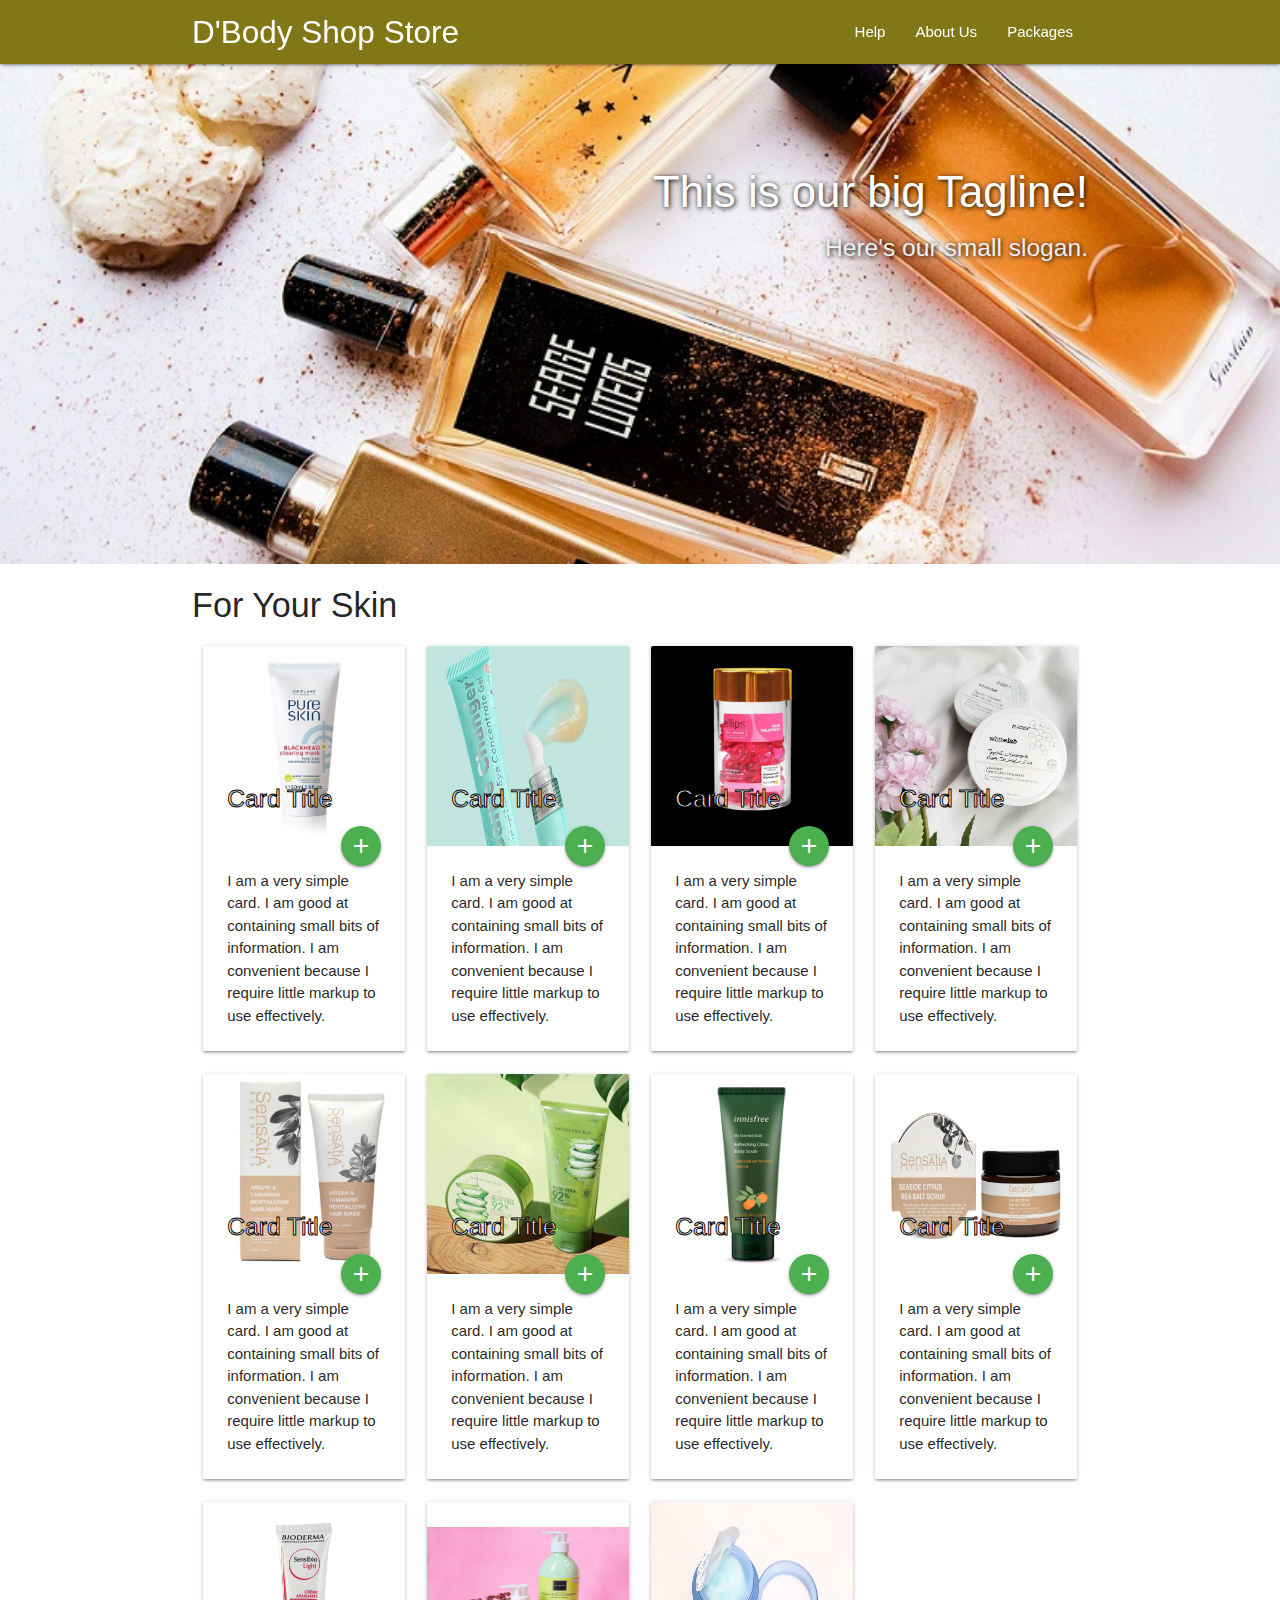
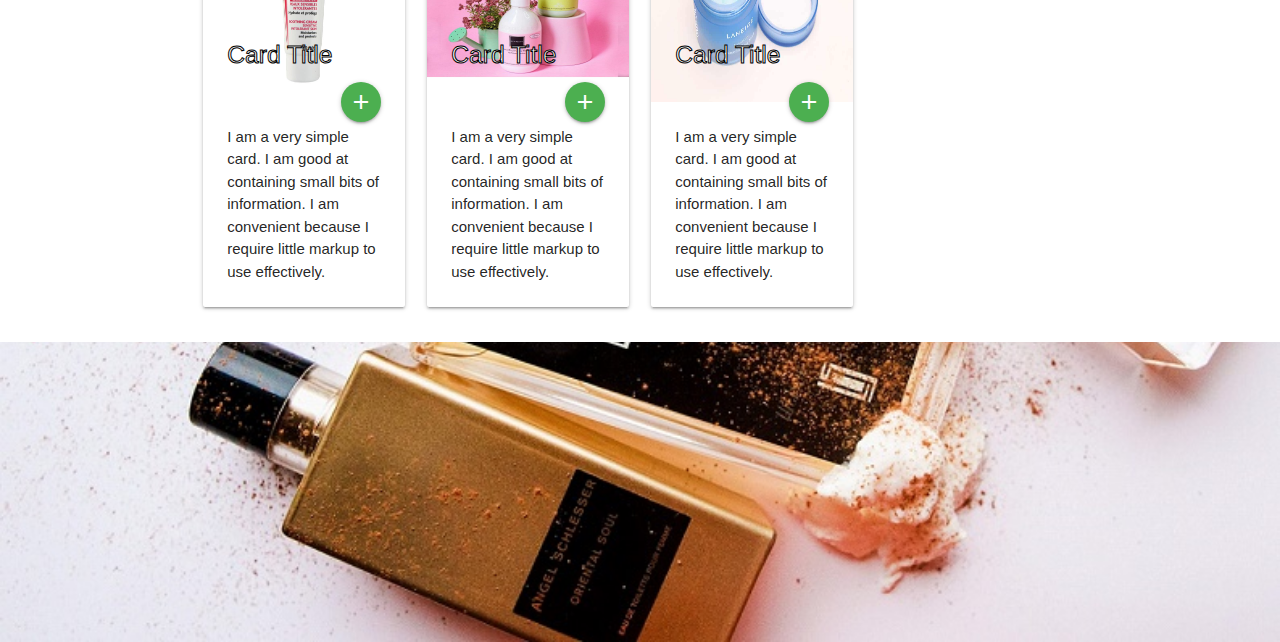
==== homepage/index.html @ 96f20431 "Add homepage with Materialize framework" ====
<!DOCTYPE html>
<html>

<head>
    <!--Import Google Icon Font-->
    <link href="https://fonts.googleapis.com/icon?family=Material+Icons" rel="stylesheet" />
    <!--Import materialize.css-->
    <link type="text/css" rel="stylesheet" href="node_modules/materialize-css/dist/css/materialize.min.css"
        media="screen,projection" />

    <!-- My CSS -->
    <link rel="stylesheet" href="style.css" />

    <!--Let browser know website is optimized for mobile-->
    <meta name="viewport" content="width=device-width, initial-scale=1.0" />

    <title>D'Body Shop Store</title>
</head>

<body>
    <!-- Navbar -->
    <div class="navbar-fixed">
        <nav class="lime darken-4">
            <div class="container">
                <div class="nav-wrapper">
                    <a href="#!" class="brand-logo">D'Body Shop Store</a>
                    <a href="#" data-target="mobile-nav" class="sidenav-trigger"><i class="material-icons">menu</i></a>
                    <ul class="right hide-on-med-and-down">
                        <li><a href="#">Help</a></li>
                        <li><a href="../index1.html">About Us</a></li>
                        <li><a href="#">Packages</a></li>
                    </ul>
                </div>
            </div>
        </nav>
    </div>

    <!-- SideNav -->
    <ul class="sidenav" id="mobile-nav">
        <li><a href="#">Help</a></li>
        <li><a href="#">About Us</a></li>
        <li><a href="#">Packages</a></li>
    </ul>

    <!-- Slider -->
    <div class="slider">
        <ul class="slides">
            <li>
                <img src="img/stella-dimitrova.jpg" alt="Photo by Stella Dimitrova on Unsplash" />
                <div class="caption right-align">
                    <h3>This is our big Tagline!</h3>
                    <h5 class="light grey-text text-lighten-3">Here's our small slogan.</h5>
                </div>
            </li>
            <li>
                <img src="img/deanna-alys.jpg" alt="Photo by deanna alys on Unsplash" />
                <div class="caption right-align">
                    <h3>This is our big Tagline!</h3>
                    <h5 class="light grey-text text-lighten-3">Here's our small slogan.</h5>
                </div>
            </li>
        </ul>
    </div>

    <!-- Products -->
    <div class="container products">
        <div class="row">
            <h4>For Your Skin</h4>

            <div class="col s3">
                <div class="card">
                    <div class="card-image">
                        <img src="../products/pro1.jpeg">
                        <span class="card-title">
                            <h5>Card Title</h5>
                        </span>
                        <a class="btn-floating halfway-fab waves-effect waves-light green"><i
                                class="material-icons">add</i></a>
                    </div>
                    <div class="card-content">
                        <p>I am a very simple card. I am good at containing small bits of information. I am convenient
                            because I require little markup to use effectively.</p>
                    </div>
                </div>
            </div>

            <div class="col s3">
                <div class="card">
                    <div class="card-image">
                        <img src="../products/pro2.jpg">
                        <span class="card-title">
                            <h5>Card Title</h5>
                        </span>
                        <a class="btn-floating halfway-fab waves-effect waves-light green"><i
                                class="material-icons">add</i></a>
                    </div>
                    <div class="card-content">
                        <p>I am a very simple card. I am good at containing small bits of information. I am convenient
                            because I require little markup to use effectively.</p>
                    </div>
                </div>
            </div>

            <div class="col s3">
                <div class="card">
                    <div class="card-image">
                        <img src="../products/pro3.jpeg">
                        <span class="card-title">
                            <h5>Card Title</h5>
                        </span>
                        <a class="btn-floating halfway-fab waves-effect waves-light green"><i
                                class="material-icons">add</i></a>
                    </div>
                    <div class="card-content">
                        <p>I am a very simple card. I am good at containing small bits of information. I am convenient
                            because I require little markup to use effectively.</p>
                    </div>
                </div>
            </div>

            <div class="col s3">
                <div class="card">
                    <div class="card-image">
                        <img src="../products/pro4.png">
                        <span class="card-title">
                            <h5>Card Title</h5>
                        </span>
                        <a class="btn-floating halfway-fab waves-effect waves-light green"><i
                                class="material-icons">add</i></a>
                    </div>
                    <div class="card-content">
                        <p>I am a very simple card. I am good at containing small bits of information. I am convenient
                            because I require little markup to use effectively.</p>
                    </div>
                </div>
            </div>

            <div class="col s3">
                <div class="card">
                    <div class="card-image">
                        <img src="../products/pro5.jpeg">
                        <span class="card-title">
                            <h5>Card Title</h5>
                        </span>
                        <a class="btn-floating halfway-fab waves-effect waves-light green"><i
                                class="material-icons">add</i></a>
                    </div>
                    <div class="card-content">
                        <p>I am a very simple card. I am good at containing small bits of information. I am convenient
                            because I require little markup to use effectively.</p>
                    </div>
                </div>
            </div>

            <div class="col s3">
                <div class="card">
                    <div class="card-image">
                        <img src="../products/pro6.jpg">
                        <span class="card-title">
                            <h5>Card Title</h5>
                        </span>
                        <a class="btn-floating halfway-fab waves-effect waves-light green"><i
                                class="material-icons">add</i></a>
                    </div>
                    <div class="card-content">
                        <p>I am a very simple card. I am good at containing small bits of information. I am convenient
                            because I require little markup to use effectively.</p>
                    </div>
                </div>
            </div>

            <div class="col s3">
                <div class="card">
                    <div class="card-image">
                        <img src="../products/pro7.png">
                        <span class="card-title">
                            <h5>Card Title</h5>
                        </span>
                        <a class="btn-floating halfway-fab waves-effect waves-light green"><i
                                class="material-icons">add</i></a>
                    </div>
                    <div class="card-content">
                        <p>I am a very simple card. I am good at containing small bits of information. I am convenient
                            because I require little markup to use effectively.</p>
                    </div>
                </div>
            </div>

            <div class="col s3">
                <div class="card">
                    <div class="card-image">
                        <img src="../products/pro8.jpg">
                        <span class="card-title">
                            <h5>Card Title</h5>
                        </span>
                        <a class="btn-floating halfway-fab waves-effect waves-light green"><i
                                class="material-icons">add</i></a>
                    </div>
                    <div class="card-content">
                        <p>I am a very simple card. I am good at containing small bits of information. I am convenient
                            because I require little markup to use effectively.</p>
                    </div>
                </div>
            </div>

            <div class="col s3">
                <div class="card">
                    <div class="card-image">
                        <img src="../products/bioderma-sensibio-light-cream-40ml.jpg">
                        <span class="card-title">
                            <h5>Card Title</h5>
                        </span>
                        <a class="btn-floating halfway-fab waves-effect waves-light green"><i
                                class="material-icons">add</i></a>
                    </div>
                    <div class="card-content">
                        <p>I am a very simple card. I am good at containing small bits of information. I am convenient
                            because I require little markup to use effectively.</p>
                    </div>
                </div>
            </div>

            <div class="col s3">
                <div class="card">
                    <div class="card-image">
                        <img src="../products/scarlett-whitening-body-lotion-scarlet-whitening-body-lotion.jpg">
                        <span class="card-title">
                            <h5>Card Title</h5>
                        </span>
                        <a class="btn-floating halfway-fab waves-effect waves-light green"><i
                                class="material-icons">add</i></a>
                    </div>
                    <div class="card-content">
                        <p>I am a very simple card. I am good at containing small bits of information. I am convenient
                            because I require little markup to use effectively.</p>
                    </div>
                </div>
            </div>

            <div class="col s3">
                <div class="card">
                    <div class="card-image">
                        <img src="../products/sleeping-mask.jpg">
                        <span class="card-title">
                            <h5>Card Title</h5>
                        </span>
                        <a class="btn-floating halfway-fab waves-effect waves-light green"><i
                                class="material-icons">add</i></a>
                    </div>
                    <div class="card-content">
                        <p>I am a very simple card. I am good at containing small bits of information. I am convenient
                            because I require little markup to use effectively.</p>
                    </div>
                </div>
            </div>

        </div>
    </div>

    <!-- Clients -->
    <div class="parallax-container">
        <div class="parallax"><img src="img/stella-dimitrova.jpg"></div>
    </div>

    <!--JavaScript at end of body for optimized loading-->
    <script type="text/javascript" src="node_modules/materialize-css/dist/js/materialize.min.js"></script>
    <script>
        // sideNav
        let sideNav = document.querySelectorAll(".sidenav");
        M.Sidenav.init(sideNav);

        // Slider
        let slider = document.querySelectorAll(".slider");
        M.Slider.init(slider, {
            indicators: false,
            height: 500, // 1920x1280
            duration: 600,
            interval: 5000,
        });

        // Parallax
        let parallax = document.querySelectorAll(".parallax");
        M.Parallax.init(parallax);
    </script>
</body>

</html>
---- homepage/style.css ----
.slider h3, .slider h5 {
  text-shadow: 1px 1px 5px black;
}

.products img {
  height: 200px;
}
.products h5 {
  -webkit-text-fill-color: white;
  -webkit-text-stroke: 1px black;
}

.parallax-container {
  height: 300px;
}

/*# sourceMappingURL=style.css.map */
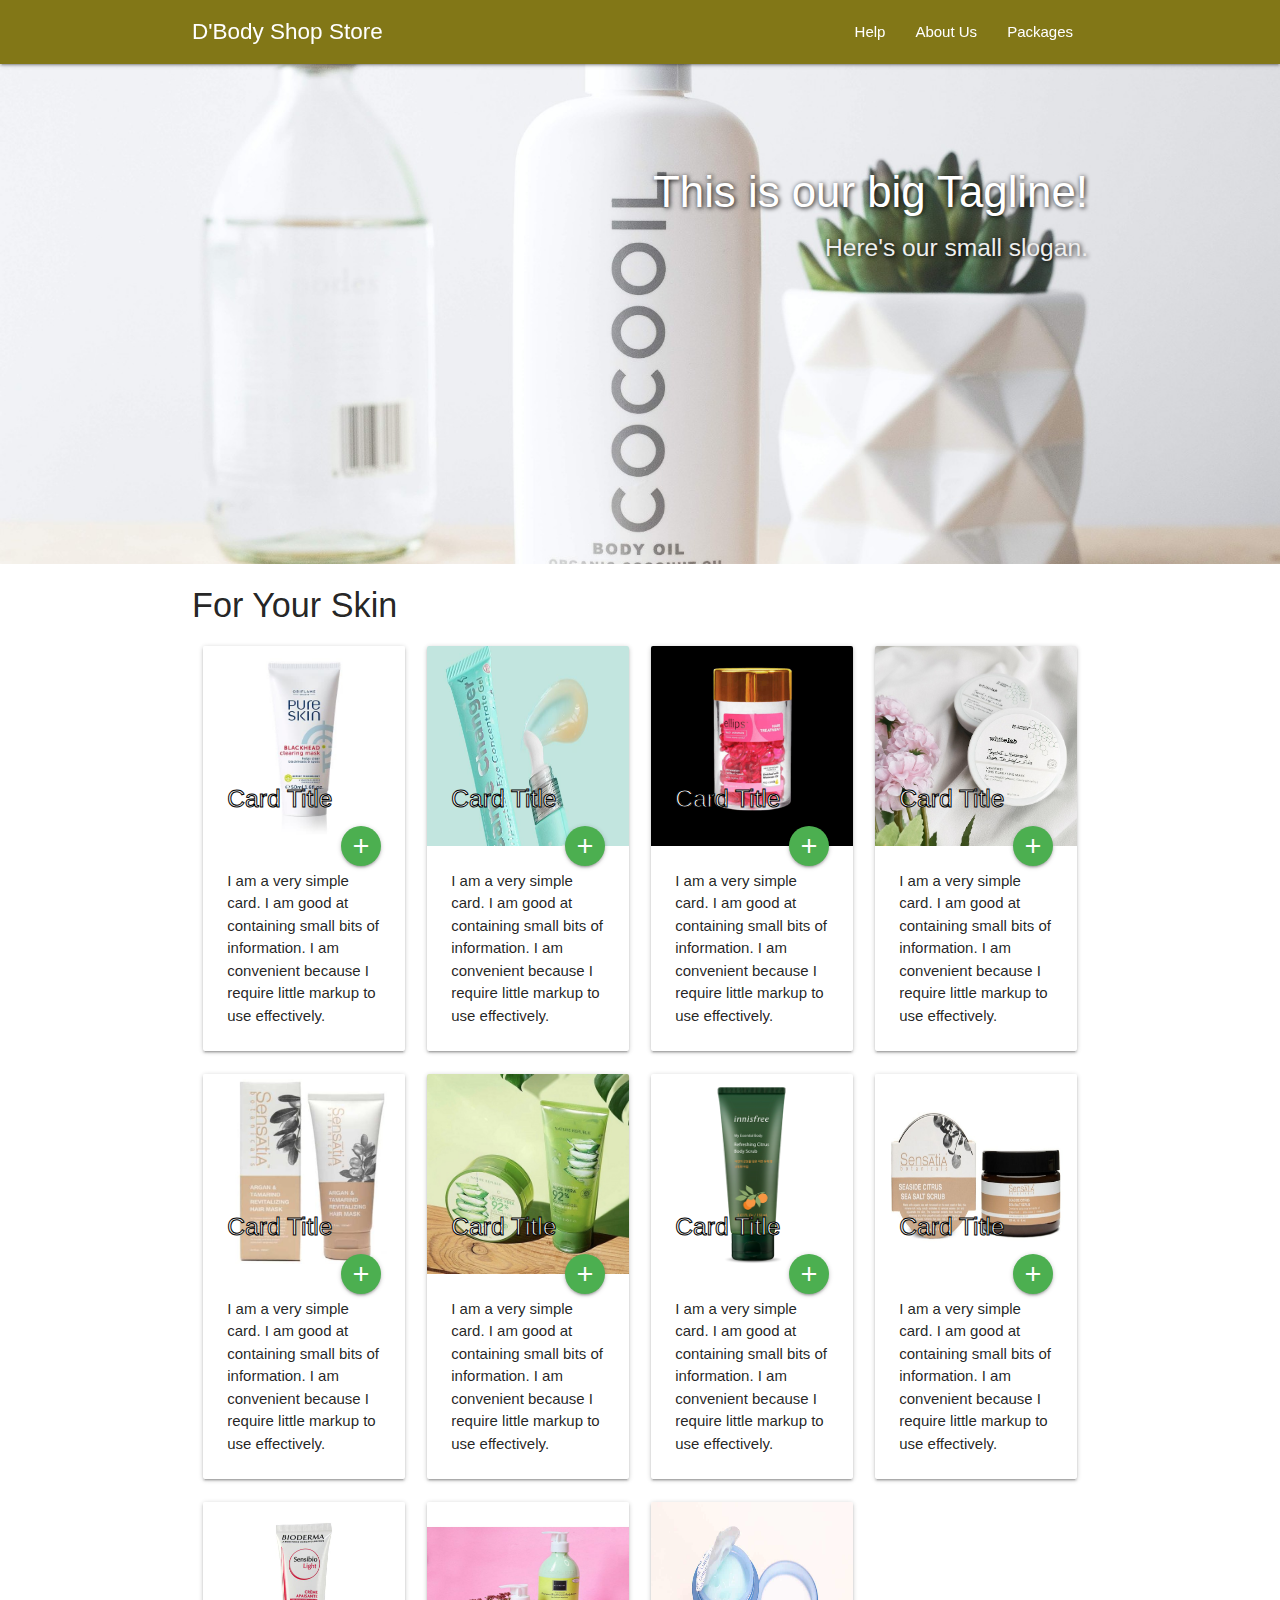
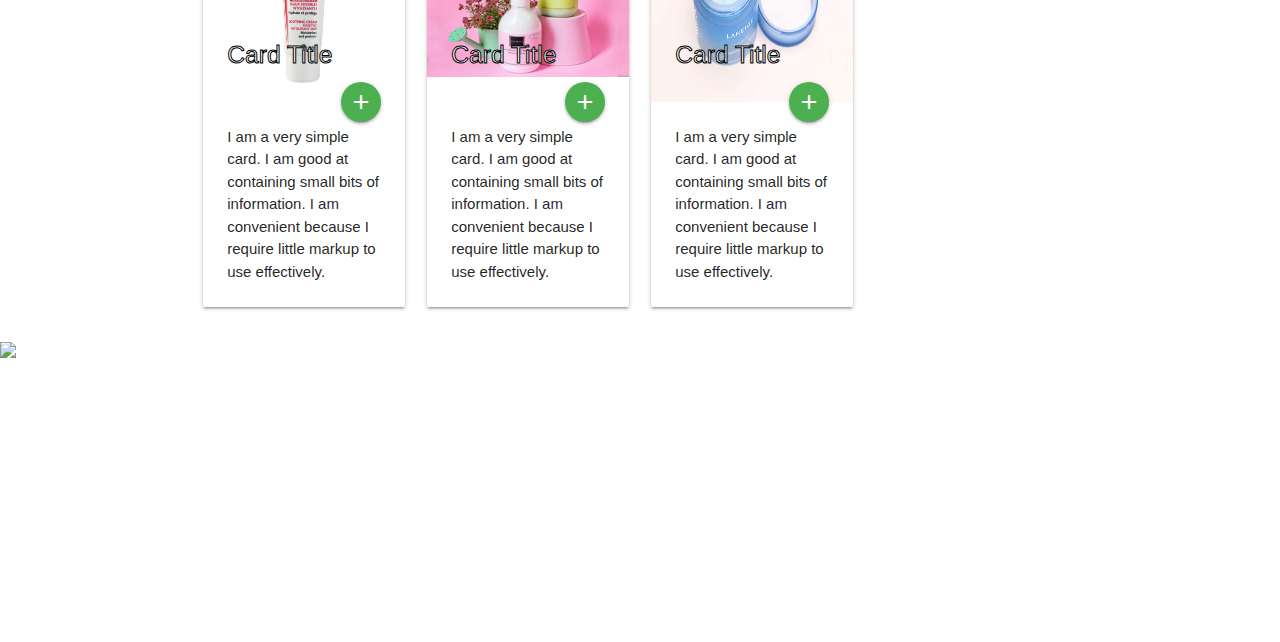
==== commit 522a9c68: "nothing" ====
--- a/homepage/index.html
+++ b/homepage/index.html
@@ -27,7 +27,7 @@
                     <a href="#" data-target="mobile-nav" class="sidenav-trigger"><i class="material-icons">menu</i></a>
                     <ul class="right hide-on-med-and-down">
                         <li><a href="#">Help</a></li>
-                        <li><a href="../index1.html">About Us</a></li>
+                        <li><a href="../index.html">About Us</a></li>
                         <li><a href="#">Packages</a></li>
                     </ul>
                 </div>
@@ -38,7 +38,7 @@
     <!-- SideNav -->
     <ul class="sidenav" id="mobile-nav">
         <li><a href="#">Help</a></li>
-        <li><a href="#">About Us</a></li>
+        <li><a href="../index.html">About Us</a></li>
         <li><a href="#">Packages</a></li>
     </ul>
 
@@ -46,14 +46,14 @@
     <div class="slider">
         <ul class="slides">
             <li>
-                <img src="img/stella-dimitrova.jpg" alt="Photo by Stella Dimitrova on Unsplash" />
+                <img src="img/slider1.jpg" alt="Photo by Stella Dimitrova on Unsplash" />
                 <div class="caption right-align">
                     <h3>This is our big Tagline!</h3>
                     <h5 class="light grey-text text-lighten-3">Here's our small slogan.</h5>
                 </div>
             </li>
             <li>
-                <img src="img/deanna-alys.jpg" alt="Photo by deanna alys on Unsplash" />
+                <img src="img/slider2.jpg" alt="Photo by deanna alys on Unsplash" />
                 <div class="caption right-align">
                     <h3>This is our big Tagline!</h3>
                     <h5 class="light grey-text text-lighten-3">Here's our small slogan.</h5>
@@ -67,7 +67,7 @@
         <div class="row">
             <h4>For Your Skin</h4>
 
-            <div class="col s3">
+            <div class="col s4 m3">
                 <div class="card">
                     <div class="card-image">
                         <img src="../products/pro1.jpeg">
@@ -84,7 +84,7 @@
                 </div>
             </div>
 
-            <div class="col s3">
+            <div class="col s4 m3">
                 <div class="card">
                     <div class="card-image">
                         <img src="../products/pro2.jpg">
@@ -101,7 +101,7 @@
                 </div>
             </div>
 
-            <div class="col s3">
+            <div class="col s4 m3">
                 <div class="card">
                     <div class="card-image">
                         <img src="../products/pro3.jpeg">
@@ -118,7 +118,7 @@
                 </div>
             </div>
 
-            <div class="col s3">
+            <div class="col s4 m3">
                 <div class="card">
                     <div class="card-image">
                         <img src="../products/pro4.png">
@@ -135,7 +135,7 @@
                 </div>
             </div>
 
-            <div class="col s3">
+            <div class="col s4 m3">
                 <div class="card">
                     <div class="card-image">
                         <img src="../products/pro5.jpeg">
@@ -152,7 +152,7 @@
                 </div>
             </div>
 
-            <div class="col s3">
+            <div class="col s4 m3">
                 <div class="card">
                     <div class="card-image">
                         <img src="../products/pro6.jpg">
@@ -169,7 +169,7 @@
                 </div>
             </div>
 
-            <div class="col s3">
+            <div class="col s4 m3">
                 <div class="card">
                     <div class="card-image">
                         <img src="../products/pro7.png">
@@ -186,7 +186,7 @@
                 </div>
             </div>
 
-            <div class="col s3">
+            <div class="col s4 m3">
                 <div class="card">
                     <div class="card-image">
                         <img src="../products/pro8.jpg">
@@ -203,7 +203,7 @@
                 </div>
             </div>
 
-            <div class="col s3">
+            <div class="col s4 m3">
                 <div class="card">
                     <div class="card-image">
                         <img src="../products/bioderma-sensibio-light-cream-40ml.jpg">
@@ -220,7 +220,7 @@
                 </div>
             </div>
 
-            <div class="col s3">
+            <div class="col s4 m3">
                 <div class="card">
                     <div class="card-image">
                         <img src="../products/scarlett-whitening-body-lotion-scarlet-whitening-body-lotion.jpg">
@@ -237,7 +237,7 @@
                 </div>
             </div>
 
-            <div class="col s3">
+            <div class="col s4 m3">
                 <div class="card">
                     <div class="card-image">
                         <img src="../products/sleeping-mask.jpg">
--- a/homepage/style.css
+++ b/homepage/style.css
@@ -1,3 +1,7 @@
+.navbar-fixed .brand-logo {
+  font-size: 1.5rem;
+}
+
 .slider h3, .slider h5 {
   text-shadow: 1px 1px 5px black;
 }
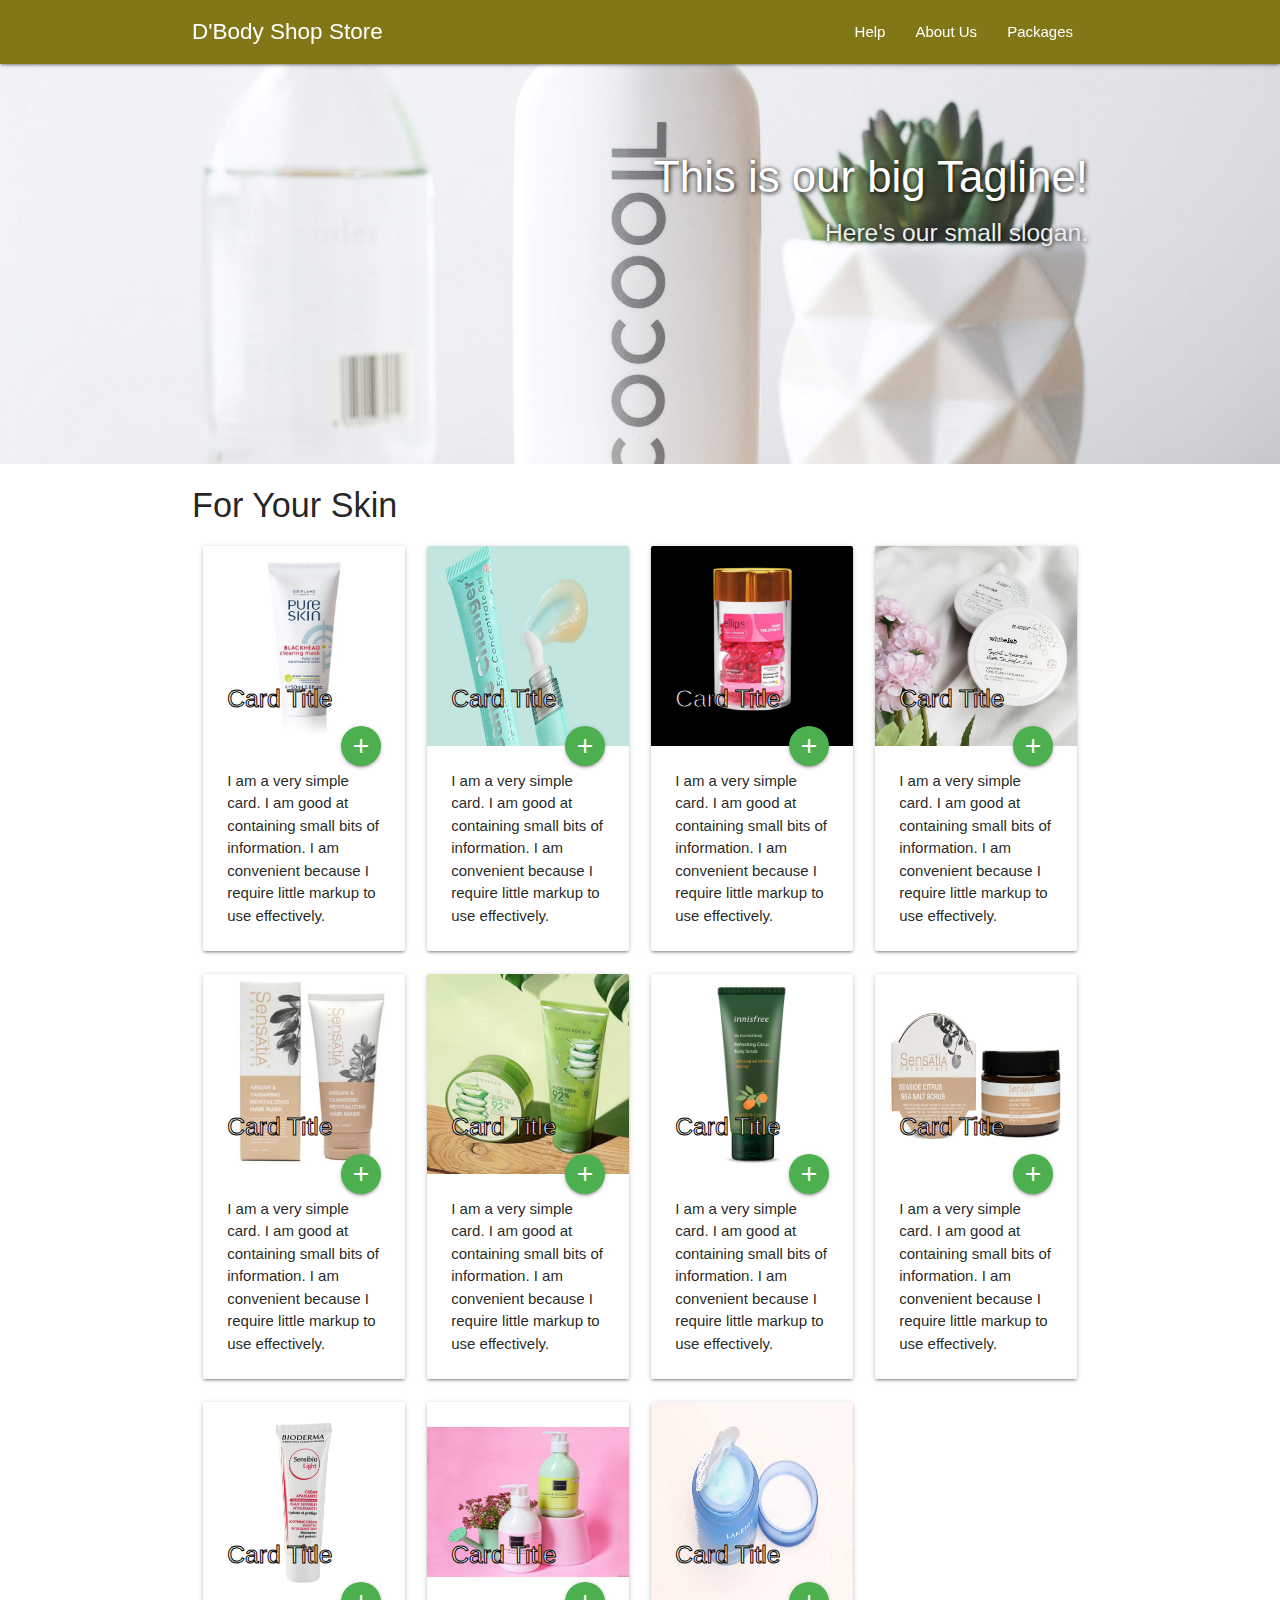
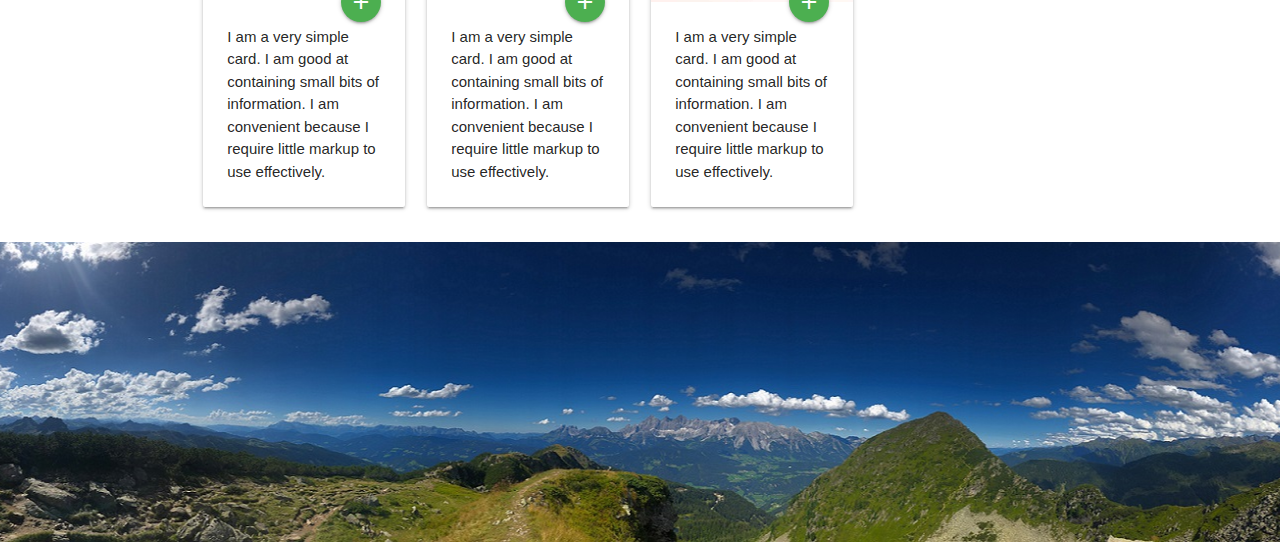
==== commit 90deae3f: "Menambahkan halaman web_native" ====
--- a/homepage/index.html
+++ b/homepage/index.html
@@ -67,7 +67,7 @@
         <div class="row">
             <h4>For Your Skin</h4>
 
-            <div class="col s4 m3">
+            <div class="col s6 m3">
                 <div class="card">
                     <div class="card-image">
                         <img src="../products/pro1.jpeg">
@@ -84,7 +84,7 @@
                 </div>
             </div>
 
-            <div class="col s4 m3">
+            <div class="col s6 m3">
                 <div class="card">
                     <div class="card-image">
                         <img src="../products/pro2.jpg">
@@ -101,7 +101,7 @@
                 </div>
             </div>
 
-            <div class="col s4 m3">
+            <div class="col s6 m3">
                 <div class="card">
                     <div class="card-image">
                         <img src="../products/pro3.jpeg">
@@ -118,7 +118,7 @@
                 </div>
             </div>
 
-            <div class="col s4 m3">
+            <div class="col s6 m3">
                 <div class="card">
                     <div class="card-image">
                         <img src="../products/pro4.png">
@@ -135,7 +135,7 @@
                 </div>
             </div>
 
-            <div class="col s4 m3">
+            <div class="col s6 m3">
                 <div class="card">
                     <div class="card-image">
                         <img src="../products/pro5.jpeg">
@@ -152,7 +152,7 @@
                 </div>
             </div>
 
-            <div class="col s4 m3">
+            <div class="col s6 m3">
                 <div class="card">
                     <div class="card-image">
                         <img src="../products/pro6.jpg">
@@ -169,7 +169,7 @@
                 </div>
             </div>
 
-            <div class="col s4 m3">
+            <div class="col s6 m3">
                 <div class="card">
                     <div class="card-image">
                         <img src="../products/pro7.png">
@@ -186,7 +186,7 @@
                 </div>
             </div>
 
-            <div class="col s4 m3">
+            <div class="col s6 m3">
                 <div class="card">
                     <div class="card-image">
                         <img src="../products/pro8.jpg">
@@ -203,7 +203,7 @@
                 </div>
             </div>
 
-            <div class="col s4 m3">
+            <div class="col s6 m3">
                 <div class="card">
                     <div class="card-image">
                         <img src="../products/bioderma-sensibio-light-cream-40ml.jpg">
@@ -220,7 +220,7 @@
                 </div>
             </div>
 
-            <div class="col s4 m3">
+            <div class="col s6 m3">
                 <div class="card">
                     <div class="card-image">
                         <img src="../products/scarlett-whitening-body-lotion-scarlet-whitening-body-lotion.jpg">
@@ -237,7 +237,7 @@
                 </div>
             </div>
 
-            <div class="col s4 m3">
+            <div class="col s6 m3">
                 <div class="card">
                     <div class="card-image">
                         <img src="../products/sleeping-mask.jpg">
@@ -259,7 +259,7 @@
 
     <!-- Clients -->
     <div class="parallax-container">
-        <div class="parallax"><img src="img/stella-dimitrova.jpg"></div>
+        <div class="parallax"><img src="img/parallax1.jpg"></div>
     </div>
 
     <!--JavaScript at end of body for optimized loading-->
@@ -273,7 +273,7 @@
         let slider = document.querySelectorAll(".slider");
         M.Slider.init(slider, {
             indicators: false,
-            height: 500, // 1920x1280
+            // height: 500, 1920x1280
             duration: 600,
             interval: 5000,
         });
